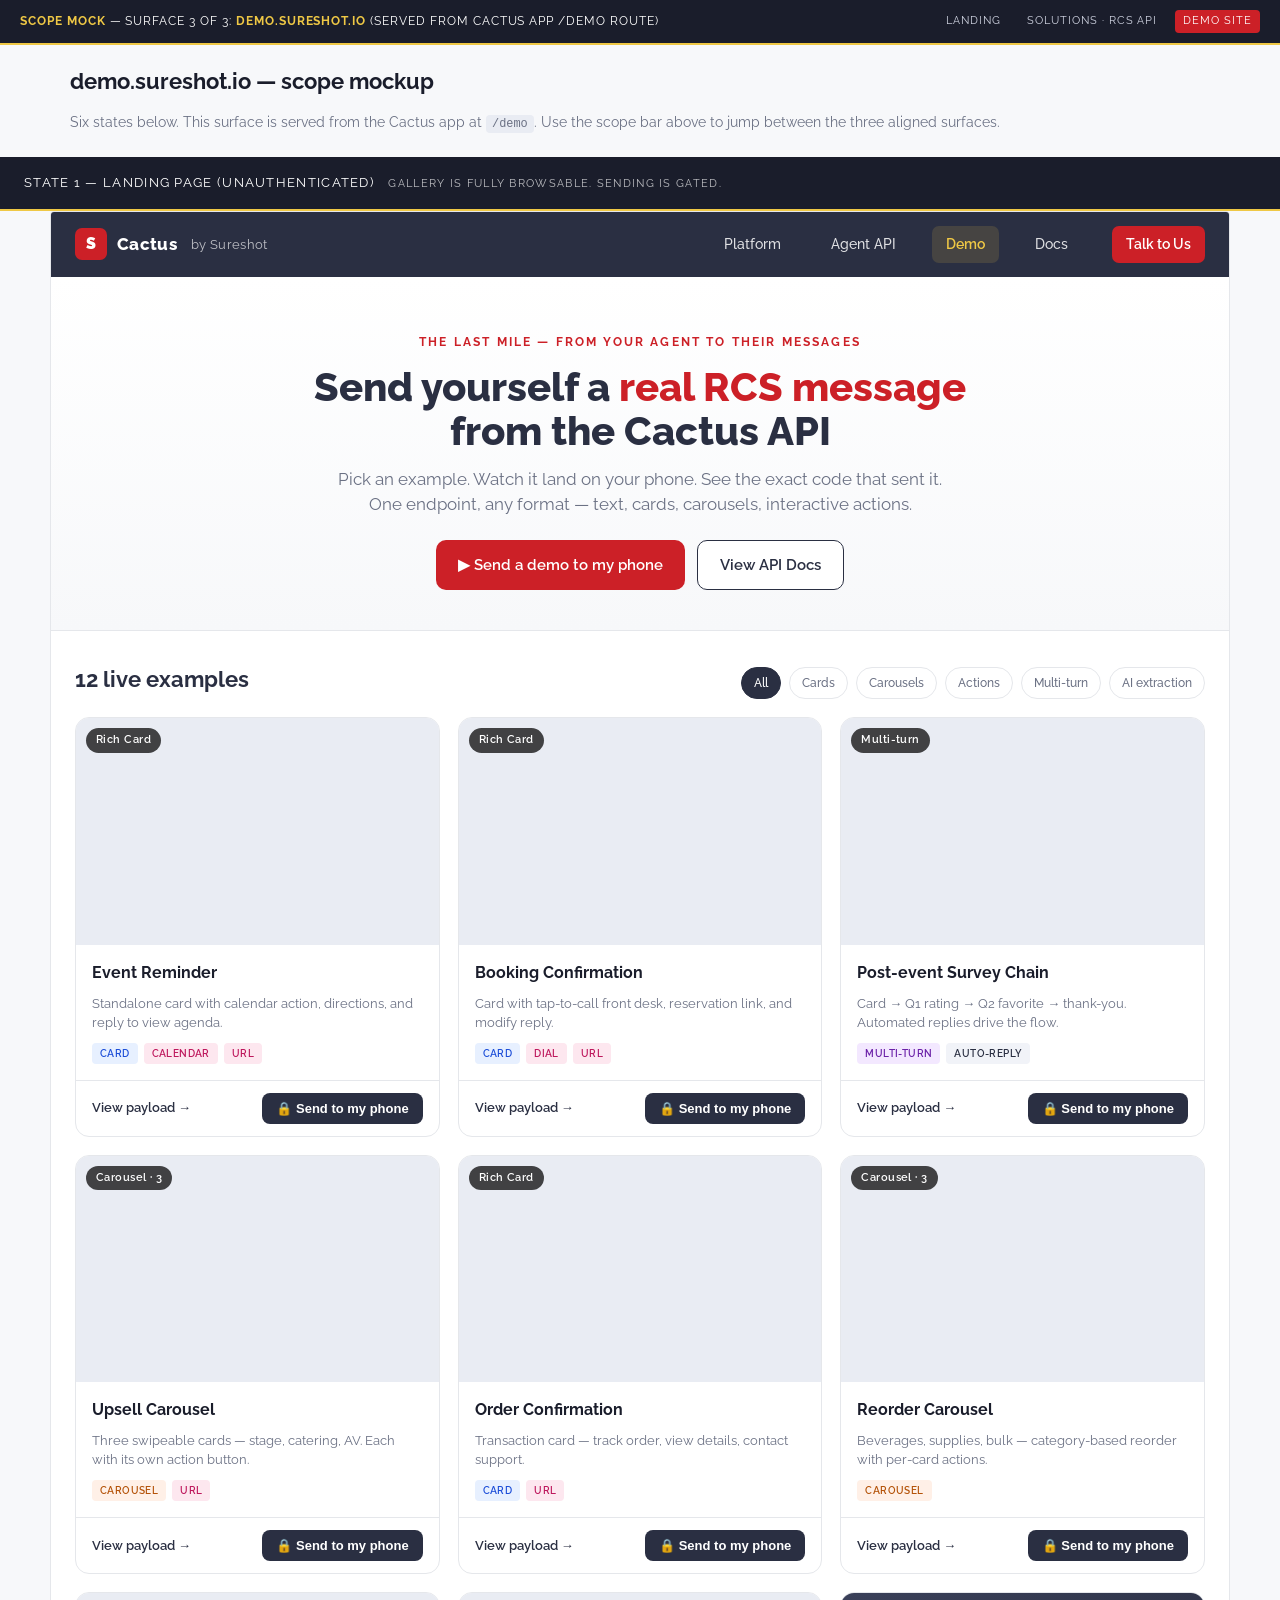
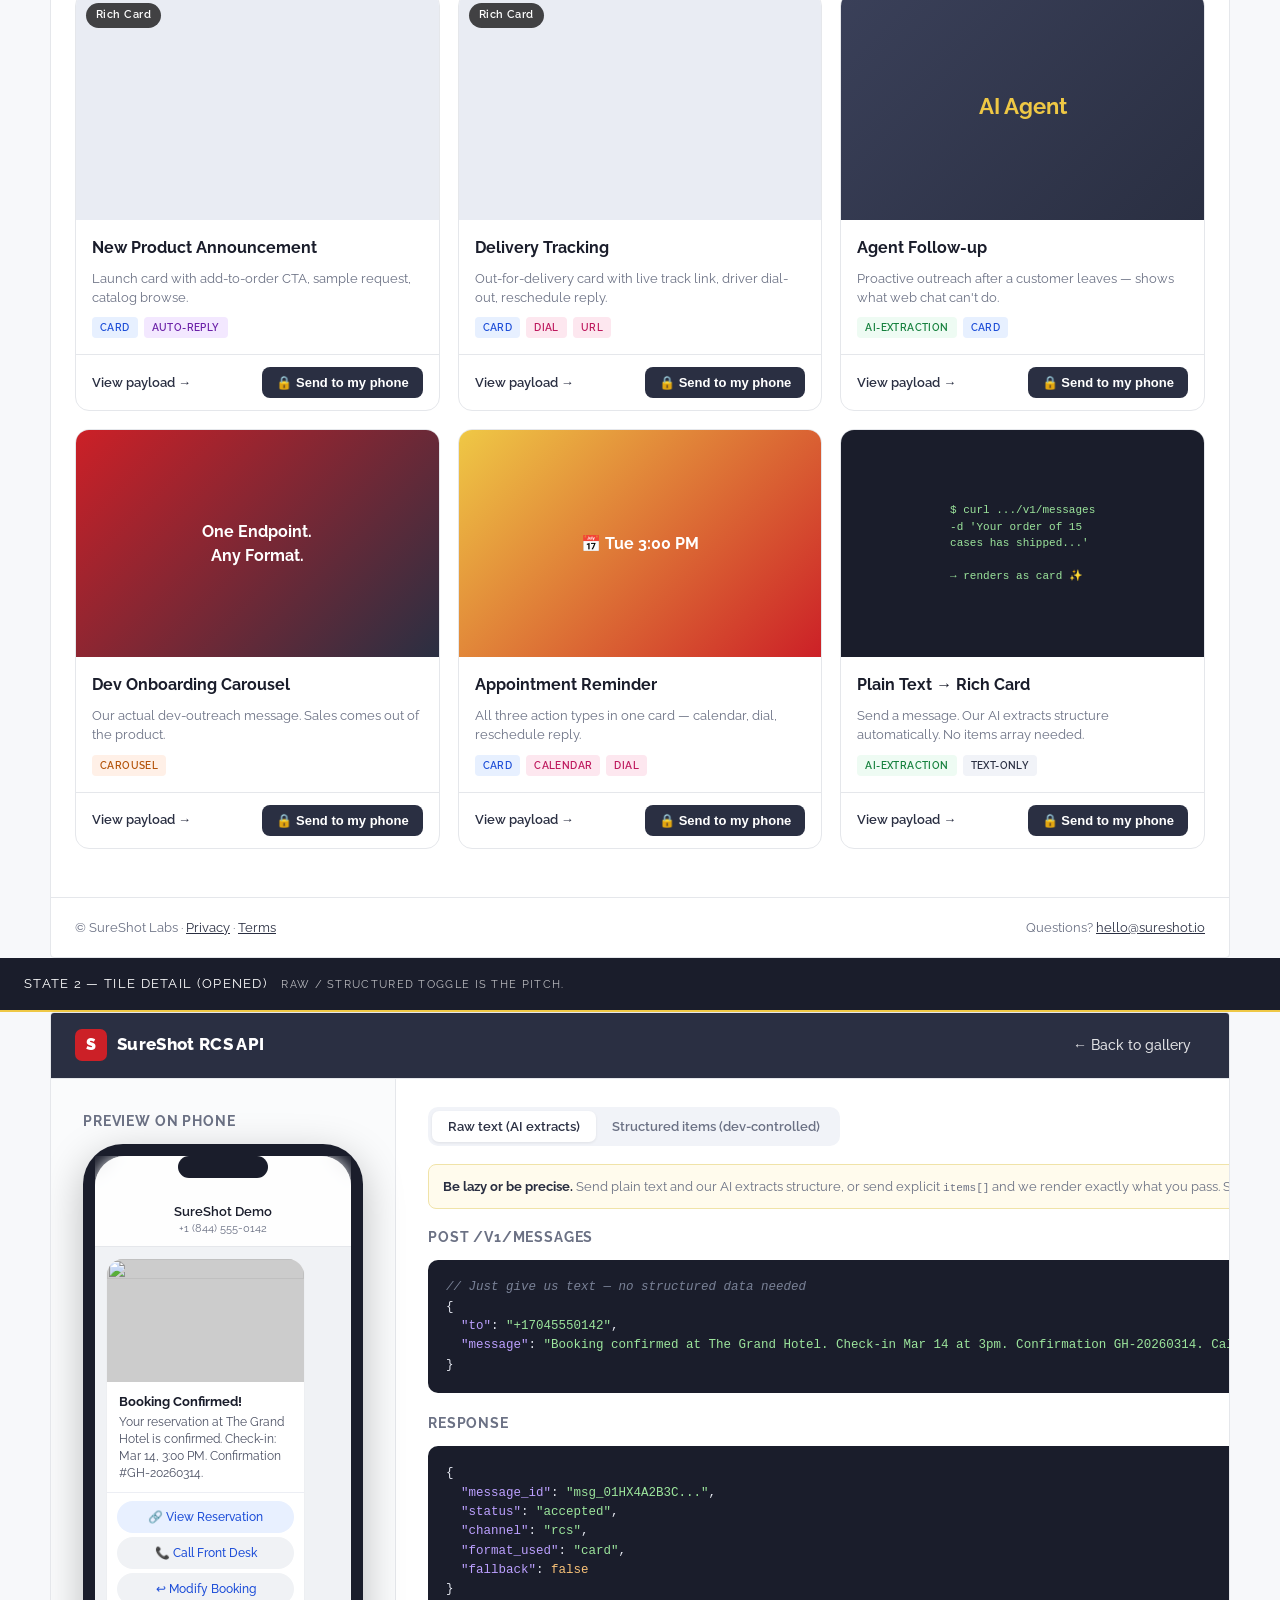
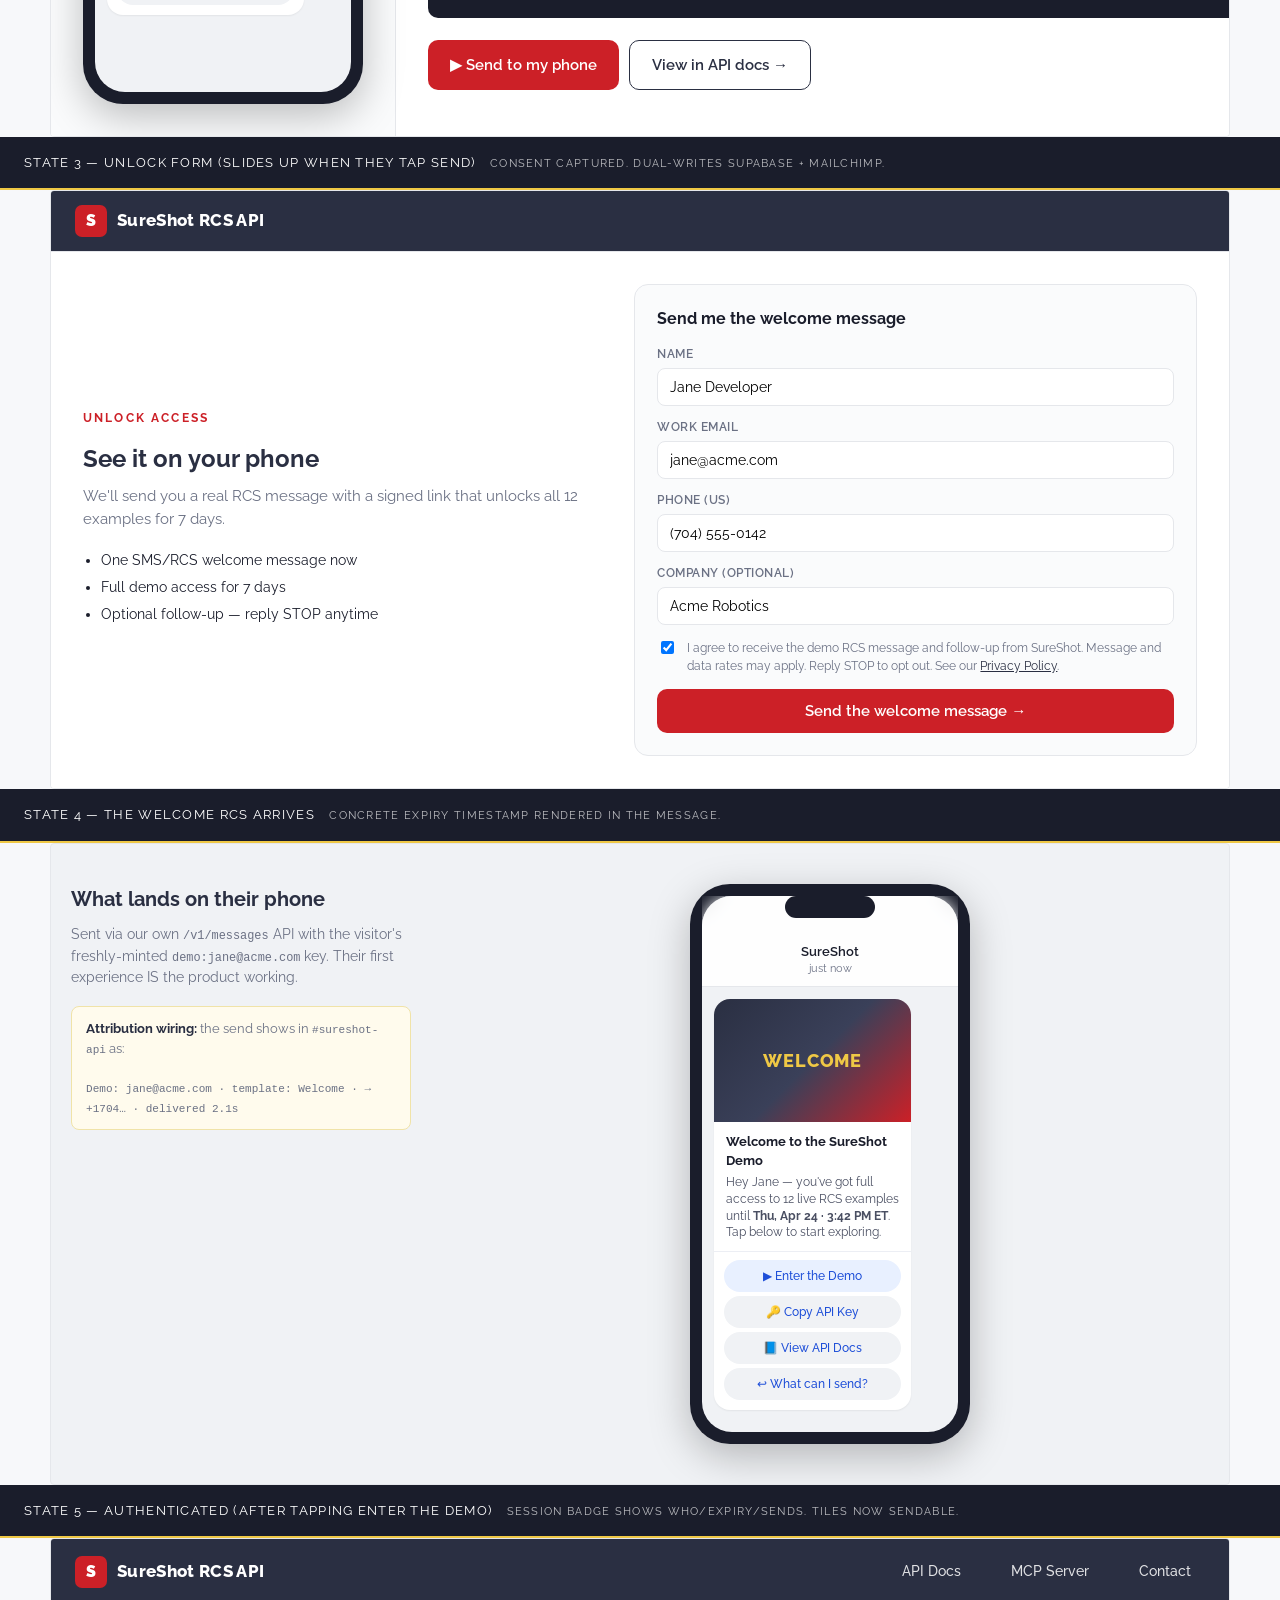
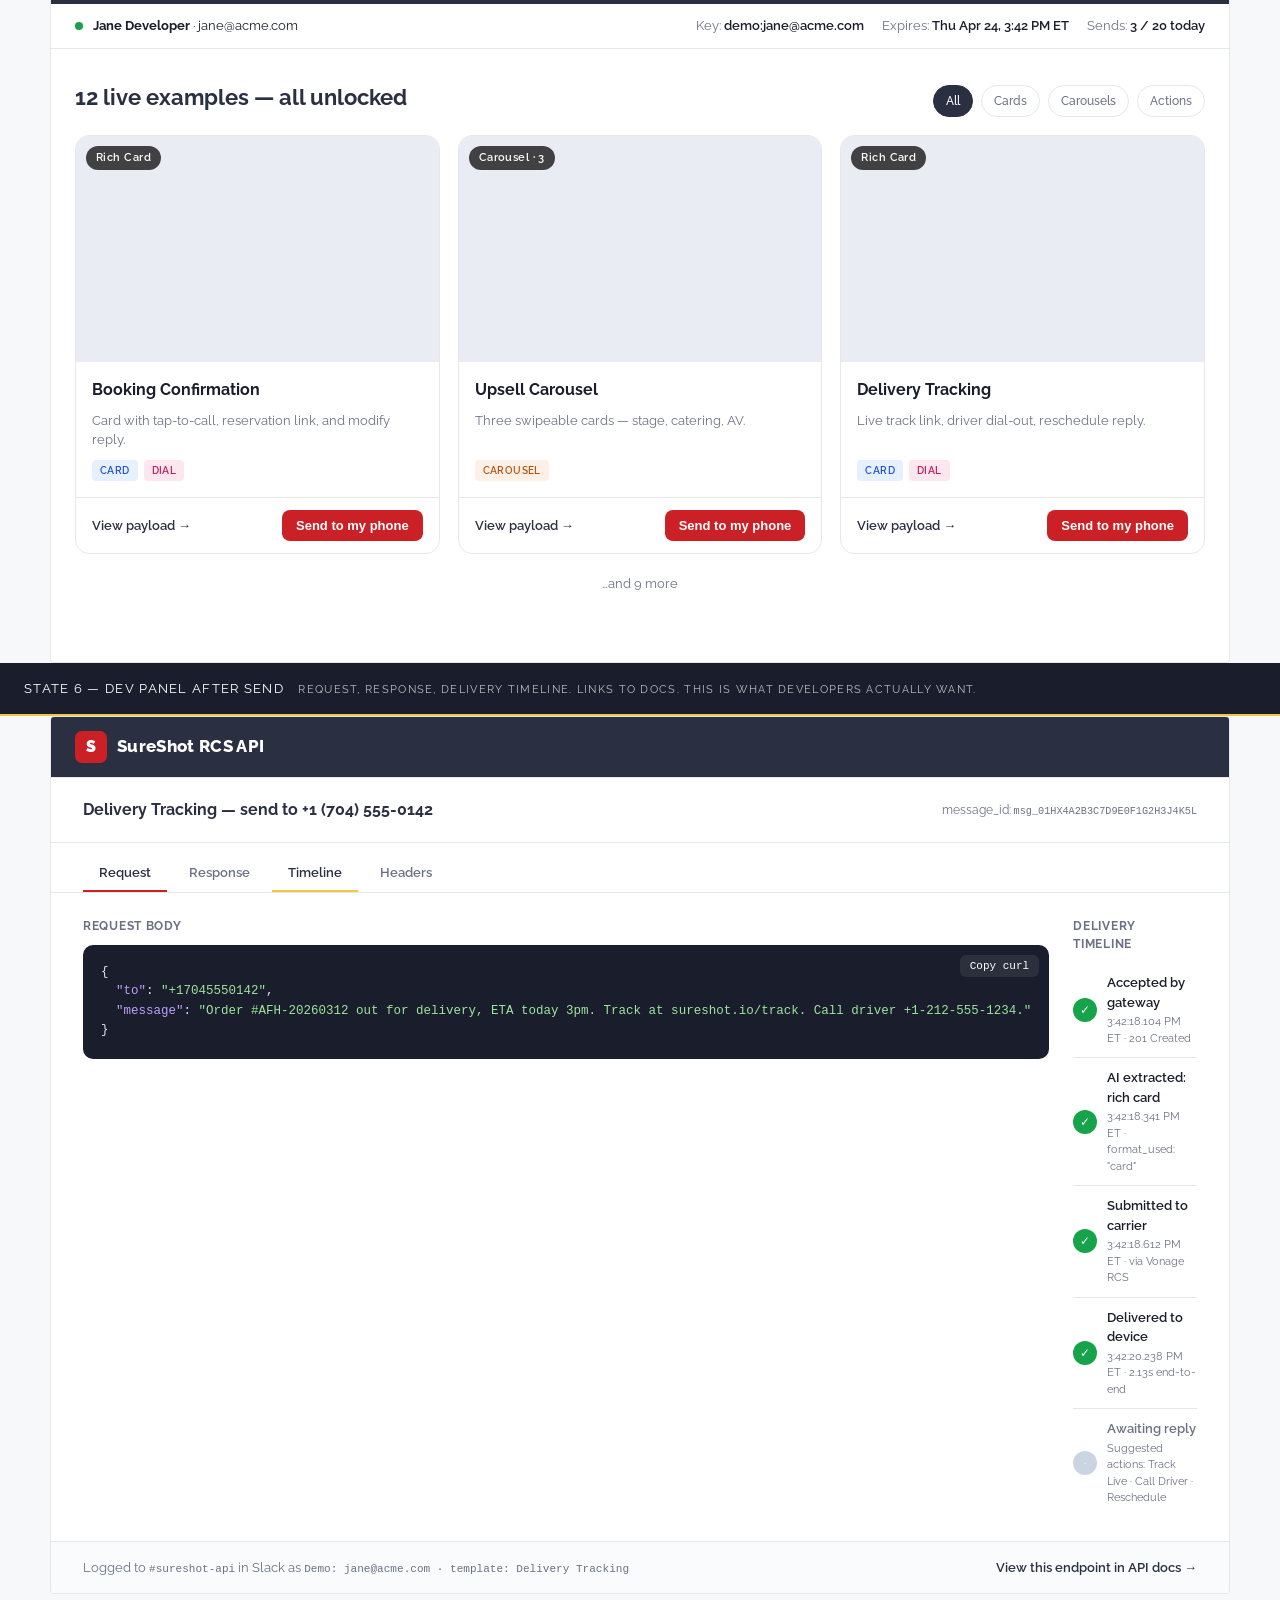
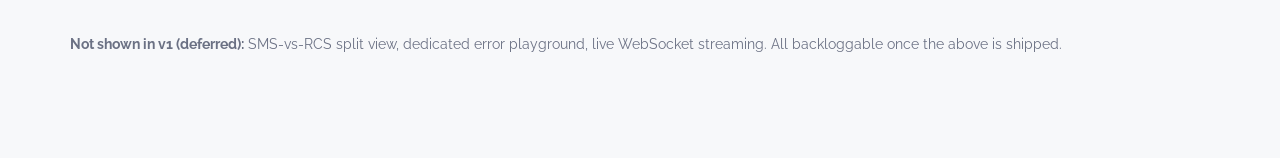
==== demo.html @ 16ed9045 "add landing + rcs-api mock surfaces, shared nav/styles" ====
<!doctype html>
<html lang="en">
<head>
<meta charset="utf-8">
<meta name="viewport" content="width=device-width,initial-scale=1">
<title>demo.sureshot.io — scope mockup</title>
<link href="https://fonts.googleapis.com/css2?family=Raleway:wght@300;400;500;600;700;800&display=swap" rel="stylesheet">
<link rel="stylesheet" href="./styles.css">
<style>
  :root {
    --navy: #2a2f42;
    --navy-2: #3a4059;
    --red: #cc2027;
    --gold: #efc845;
    --ink: #1a1d2b;
    --muted: #6b7184;
    --line: #e5e7eb;
    --bg: #f7f8fa;
    --card: #fff;
    --radius: 14px;
  }
  *, *::before, *::after { box-sizing: border-box; }
  body { margin:0; font-family:'Raleway',-apple-system,sans-serif; color:var(--ink); background:var(--bg); line-height:1.5; -webkit-font-smoothing:antialiased; }
  a { color: var(--navy); }
  code { font-family: 'SF Mono', Menlo, Consolas, monospace; font-size: 0.85em; }

  /* Scope frame */
  .scope-label {
    background: var(--ink); color: #fff; padding: 16px 24px;
    font-size: 13px; letter-spacing: 0.1em; text-transform: uppercase;
    position: sticky; top: 0; z-index: 100; border-bottom: 2px solid var(--gold);
  }
  .scope-label small { opacity: 0.7; margin-left: 10px; font-weight: 400; }

  /* Mocked product */
  .prod { max-width: 1180px; margin: 0 auto; background: var(--card); border: 1px solid var(--line); border-radius: 4px; overflow: hidden; }
  .prod + .prod { margin-top: 40px; }

  /* Nav */
  nav.topnav {
    background: var(--navy); color: #fff; padding: 14px 24px; display: flex; align-items: center; justify-content: space-between;
  }
  .brand { display:flex; align-items:center; gap:10px; font-weight:800; letter-spacing:0.02em; }
  .brand .mark { width:28px; height:28px; background:var(--red); border-radius:6px; display:grid; place-items:center; color:#fff; font-weight:900; }
  .topnav .links { display:flex; gap:22px; font-size: 14px; }
  .topnav .links a { color:#fff; text-decoration:none; opacity:0.85; }
  .topnav .links a:hover { opacity:1; }

  /* Hero */
  .hero { padding: 56px 32px 40px; text-align: center; background: linear-gradient(180deg,#fff 0,var(--bg) 100%); border-bottom: 1px solid var(--line); }
  .eyebrow { font-size: 12px; letter-spacing: 0.18em; text-transform: uppercase; color: var(--red); font-weight: 700; margin-bottom: 14px; }
  .hero h1 { font-size: 40px; line-height: 1.1; font-weight: 800; margin: 0 0 14px; color: var(--navy); }
  .hero h1 em { color: var(--red); font-style: normal; }
  .hero p { font-size: 17px; color: var(--muted); max-width: 640px; margin: 0 auto 22px; }
  .hero .cta-row { display: flex; gap: 12px; justify-content: center; flex-wrap: wrap; }
  .btn { display:inline-flex; align-items:center; gap:8px; padding: 13px 22px; border-radius: 10px; font-weight: 600; font-size: 15px; text-decoration: none; border: 0; cursor: pointer; font-family: inherit; }
  .btn-primary { background: var(--red); color: #fff; }
  .btn-primary:hover { background: #b81b21; }
  .btn-secondary { background: #fff; color: var(--navy); border: 1.5px solid var(--navy); }
  .btn-gold { background: var(--gold); color: var(--ink); }

  /* Session badge (authed state) */
  .session-bar { background: #fff; border-bottom: 1px solid var(--line); padding: 12px 24px; display: flex; align-items: center; justify-content: space-between; font-size: 13px; }
  .session-bar .who { display: flex; align-items: center; gap: 10px; }
  .session-bar .dot { width: 8px; height: 8px; background: #16a34a; border-radius: 50%; }
  .session-bar .meta { color: var(--muted); display: flex; gap: 18px; }
  .session-bar .meta b { color: var(--ink); font-weight: 600; }

  /* Gallery */
  .gallery-wrap { padding: 32px 24px 48px; }
  .gallery-head { display:flex; justify-content: space-between; align-items: baseline; margin-bottom: 18px; }
  .gallery-head h2 { margin:0; font-size: 22px; color: var(--navy); font-weight: 700; }
  .filters { display:flex; gap:8px; flex-wrap: wrap; }
  .chip { padding: 6px 12px; border: 1px solid var(--line); border-radius: 999px; font-size: 12px; font-weight: 500; color: var(--muted); background: #fff; cursor: pointer; }
  .chip.active { background: var(--navy); color: #fff; border-color: var(--navy); }
  .grid { display: grid; grid-template-columns: repeat(3, 1fr); gap: 18px; }
  @media (max-width: 900px) { .grid { grid-template-columns: repeat(2, 1fr); } }
  @media (max-width: 600px) { .grid { grid-template-columns: 1fr; } .hero h1 { font-size: 30px; } }

  .tile { background: #fff; border: 1px solid var(--line); border-radius: var(--radius); overflow: hidden; display: flex; flex-direction: column; transition: all 0.15s ease; }
  .tile:hover { border-color: var(--navy); transform: translateY(-2px); box-shadow: 0 8px 24px rgba(0,0,0,0.06); }
  .tile .thumb { aspect-ratio: 16/10; background: #e9ecf3 center/cover; position: relative; }
  .tile .thumb .badge { position: absolute; top: 10px; left: 10px; background: rgba(0,0,0,0.72); color: #fff; padding: 4px 10px; border-radius: 999px; font-size: 11px; font-weight: 600; letter-spacing: 0.04em; }
  .tile-body { padding: 16px; display: flex; flex-direction: column; gap: 10px; flex: 1; }
  .tile-body h3 { margin: 0; font-size: 16px; font-weight: 700; color: var(--ink); }
  .tile-body .caption { font-size: 13px; color: var(--muted); line-height: 1.45; }
  .tile-body .tags { display: flex; gap: 6px; flex-wrap: wrap; margin-top: auto; }
  .tag { font-size: 10px; padding: 3px 8px; background: #f1f3f8; color: var(--navy); border-radius: 4px; font-weight: 600; letter-spacing: 0.04em; text-transform: uppercase; }
  .tag.card { background: #e7f0ff; color: #1d4ed8; }
  .tag.carousel { background: #fff0e7; color: #b45309; }
  .tag.action { background: #fde7ef; color: #be185d; }
  .tag.ai { background: #eefbf3; color: #15803d; }
  .tag.multi { background: #f3e8ff; color: #6b21a8; }
  .tile-foot { padding: 12px 16px; border-top: 1px solid var(--line); display: flex; gap: 10px; justify-content: space-between; align-items: center; }
  .tile-foot .send { background: var(--red); color: #fff; padding: 8px 14px; border-radius: 8px; font-size: 13px; font-weight: 600; border: 0; cursor: pointer; }
  .tile-foot .view { font-size: 13px; color: var(--navy); text-decoration: none; font-weight: 600; }
  .tile.locked .tile-foot .send { background: var(--navy); }
  .tile.locked .tile-foot .send::before { content: '🔒 '; }

  /* Section header block (inside prod frames) */
  .section-divider { padding: 24px 32px; background: var(--navy); color: #fff; text-align: center; }
  .section-divider h2 { margin: 0; font-size: 18px; letter-spacing: 0.08em; text-transform: uppercase; font-weight: 700; }

  /* Tile detail: modal layout */
  .detail { display: grid; grid-template-columns: 1.1fr 1fr; gap: 0; background: #fff; border-top: 1px solid var(--line); }
  @media (max-width: 800px) { .detail { grid-template-columns: 1fr; } }
  .detail .preview-col { padding: 32px; border-right: 1px solid var(--line); background: #fafbfc; }
  .detail .code-col { padding: 28px 32px; }
  .toggle-row { display: flex; gap: 0; margin-bottom: 18px; background: #f1f3f8; padding: 4px; border-radius: 10px; width: fit-content; }
  .toggle-row button { background: transparent; border: 0; padding: 8px 16px; font-size: 13px; font-weight: 600; color: var(--muted); border-radius: 7px; cursor: pointer; font-family: inherit; }
  .toggle-row button.on { background: #fff; color: var(--navy); box-shadow: 0 1px 3px rgba(0,0,0,0.08); }
  .detail h3 { font-size: 14px; letter-spacing: 0.06em; text-transform: uppercase; color: var(--muted); margin: 0 0 12px; font-weight: 700; }
  .codeblock { background: var(--ink); color: #e3e6ef; border-radius: 10px; padding: 18px; font-family: 'SF Mono', monospace; font-size: 12.5px; line-height: 1.55; overflow-x: auto; white-space: pre; position: relative; }
  .codeblock .copy { position: absolute; top: 10px; right: 10px; background: rgba(255,255,255,0.08); color: #fff; border: 0; padding: 5px 10px; border-radius: 6px; font-size: 11px; cursor: pointer; font-family: inherit; }
  .codeblock .k { color: #bca0ff; }
  .codeblock .s { color: #9ce59c; }
  .codeblock .c { color: #7a8297; font-style: italic; }
  .codeblock .n { color: #f9c278; }
  .inline-note { font-size: 13px; color: var(--muted); margin: 10px 0 18px; background: #fffbed; border: 1px solid #f0e3a8; border-radius: 8px; padding: 12px 14px; }
  .inline-note b { color: var(--navy); }

  /* Phone mockup */
  .phone { width: 280px; height: 560px; margin: 0 auto; background: #1a1d2b; border-radius: 40px; padding: 12px; box-shadow: 0 12px 40px rgba(0,0,0,0.25); position: relative; }
  .phone .screen { width: 100%; height: 100%; background: #f0f2f5; border-radius: 30px; overflow: hidden; position: relative; }
  .phone .notch { position: absolute; top: 12px; left: 50%; transform: translateX(-50%); width: 90px; height: 22px; background: #1a1d2b; border-radius: 14px; z-index: 2; }
  .phone .msghead { padding: 46px 16px 8px; background: rgba(255,255,255,0.9); backdrop-filter: blur(8px); font-size: 13px; font-weight: 600; color: var(--ink); text-align: center; border-bottom: 1px solid #e5e7eb; }
  .phone .msghead small { display: block; font-weight: 400; color: var(--muted); font-size: 11px; }
  .conv { padding: 12px; display: flex; flex-direction: column; gap: 8px; }
  .bubble-in { max-width: 85%; background: #fff; border-radius: 16px; padding: 0; align-self: flex-start; overflow: hidden; box-shadow: 0 1px 2px rgba(0,0,0,0.06); }
  .bubble-in img { width: 100%; display: block; aspect-ratio: 16/10; object-fit: cover; background: #ccc; }
  .bubble-in .body { padding: 10px 12px; }
  .bubble-in .body .title { font-size: 13px; font-weight: 700; color: var(--ink); margin: 0 0 3px; }
  .bubble-in .body .desc { font-size: 12px; color: #4a4f62; line-height: 1.4; margin: 0; }
  .bubble-in .suggest { display: flex; flex-direction: column; gap: 4px; padding: 8px 10px 10px; border-top: 1px solid #eceef4; }
  .suggest-chip { font-size: 12px; padding: 7px 10px; background: #f0f2f5; border-radius: 16px; text-align: center; color: #1d4ed8; font-weight: 500; }
  .suggest-chip.primary { background: #e8f0ff; }
  .bubble-out { align-self: flex-end; background: #007aff; color: #fff; border-radius: 16px; padding: 8px 12px; font-size: 13px; max-width: 75%; }

  /* Unlock form */
  .unlock { padding: 32px; background: #fff; border-top: 1px solid var(--line); display: grid; grid-template-columns: 1fr 1.1fr; gap: 40px; align-items: center; }
  @media (max-width: 800px) { .unlock { grid-template-columns: 1fr; } }
  .unlock .copy h2 { margin: 0 0 8px; font-size: 24px; color: var(--navy); }
  .unlock .copy p { color: var(--muted); margin: 0 0 20px; font-size: 15px; }
  .unlock .copy ul { padding-left: 18px; font-size: 14px; color: var(--ink); margin: 0; }
  .unlock .copy li { margin: 6px 0; }
  .form { background: #fafbfc; border: 1px solid var(--line); border-radius: var(--radius); padding: 22px; }
  .form h3 { margin: 0 0 14px; font-size: 16px; color: var(--ink); }
  .field { margin-bottom: 12px; }
  .field label { display: block; font-size: 12px; font-weight: 600; color: var(--muted); margin-bottom: 5px; letter-spacing: 0.04em; text-transform: uppercase; }
  .field input { width: 100%; padding: 10px 12px; border: 1px solid var(--line); border-radius: 8px; font-size: 14px; font-family: inherit; }
  .consent { display: flex; gap: 10px; align-items: flex-start; font-size: 12px; color: var(--muted); margin: 14px 0; line-height: 1.5; }
  .consent input { margin-top: 2px; }
  .form .btn-primary { width: 100%; justify-content: center; }

  /* Dev panel */
  .devpanel-wrap { padding: 0; border-top: 1px solid var(--line); background: #fff; }
  .devpanel-head { padding: 20px 32px; border-bottom: 1px solid var(--line); display: flex; justify-content: space-between; align-items: center; }
  .devpanel-head h3 { margin: 0; font-size: 16px; color: var(--navy); }
  .devpanel-tabs { display: flex; gap: 6px; padding: 12px 32px 0; border-bottom: 1px solid var(--line); }
  .devpanel-tabs button { background: transparent; border: 0; padding: 10px 16px; font-size: 13px; font-weight: 600; color: var(--muted); border-bottom: 2px solid transparent; cursor: pointer; font-family: inherit; }
  .devpanel-tabs button.on { color: var(--navy); border-bottom-color: var(--red); }
  .devpanel-body { padding: 24px 32px; display: grid; grid-template-columns: 1fr 1fr; gap: 24px; }
  @media (max-width: 800px) { .devpanel-body { grid-template-columns: 1fr; } }
  .timeline { list-style: none; padding: 0; margin: 0; }
  .timeline li { display: flex; gap: 10px; padding: 10px 0; border-bottom: 1px solid var(--line); font-size: 13px; align-items: center; }
  .timeline li:last-child { border-bottom: 0; }
  .step-icon { width: 24px; height: 24px; border-radius: 50%; display: grid; place-items: center; font-size: 12px; color: #fff; flex-shrink: 0; }
  .step-icon.done { background: #16a34a; }
  .step-icon.pending { background: #cbd5e1; }
  .timeline .step-meta { flex: 1; }
  .timeline .step-meta b { font-weight: 600; color: var(--ink); }
  .timeline .step-meta small { color: var(--muted); display: block; font-size: 11px; margin-top: 2px; }

  /* Footer */
  footer.prod-footer { padding: 20px 24px; border-top: 1px solid var(--line); color: var(--muted); font-size: 13px; display: flex; justify-content: space-between; flex-wrap: wrap; gap: 12px; }

  /* Notes at top */
  .doc-head { max-width: 1180px; margin: 20px auto 24px; padding: 0 20px; font-size: 14px; color: var(--muted); }
  .doc-head h1 { color: var(--ink); font-size: 22px; margin: 0 0 6px; }
  .doc-head code { background: #e9ecf3; padding: 2px 6px; border-radius: 4px; }
  body { padding-bottom: 60px; }
</style>
</head>
<body>

<div style="background:#1a1d2b;color:#fff;padding:10px 20px;font-size:12px;letter-spacing:0.08em;text-transform:uppercase;border-bottom:2px solid #efc845;display:flex;justify-content:space-between;align-items:center;flex-wrap:wrap;gap:8px;">
  <span><b style="color:#efc845">SCOPE MOCK</b> — Surface 3 of 3: <b style="color:#efc845">demo.sureshot.io</b> (served from Cactus app /demo route)</span>
  <div style="display:flex;gap:10px;font-size:11px;">
    <a href="./index.html" style="color:#cfd3e1;text-decoration:none;padding:3px 8px;border-radius:4px;">Landing</a>
    <a href="./rcs-api.html" style="color:#cfd3e1;text-decoration:none;padding:3px 8px;border-radius:4px;">Solutions · RCS API</a>
    <a href="./demo.html" style="color:#fff;text-decoration:none;padding:3px 8px;border-radius:4px;background:#cc2027;">Demo Site</a>
  </div>
</div>

<div class="doc-head">
  <h1>demo.sureshot.io — scope mockup</h1>
  <p>Six states below. This surface is served from the Cactus app at <code>/demo</code>. Use the scope bar above to jump between the three aligned surfaces.</p>
</div>

<!-- ================= STATE 1: LANDING (unauthed) ================= -->
<div class="scope-label">State 1 — Landing page (unauthenticated) <small>Gallery is fully browsable. Sending is gated.</small></div>
<div class="prod">
  <nav class="topnav">
    <a href="./index.html" class="brand"><span class="mark">S</span> Cactus <small>by Sureshot</small></a>
    <div class="links">
      <a href="./index.html">Platform</a>
      <a href="./rcs-api.html">Agent API</a>
      <a href="./demo.html" class="active">Demo</a>
      <a href="#">Docs</a>
      <a href="#" class="cta-nav">Talk to Us</a>
    </div>
  </nav>

  <section class="hero">
    <div class="eyebrow">The last mile — from your agent to their messages</div>
    <h1>Send yourself a <em>real RCS message</em><br>from the Cactus API</h1>
    <p>Pick an example. Watch it land on your phone. See the exact code that sent it. One endpoint, any format — text, cards, carousels, interactive actions.</p>
    <div class="cta-row">
      <a class="btn btn-primary" href="#">▶ Send a demo to my phone</a>
      <a class="btn btn-secondary" href="#">View API Docs</a>
    </div>
  </section>

  <div class="gallery-wrap">
    <div class="gallery-head">
      <h2>12 live examples</h2>
      <div class="filters">
        <span class="chip active">All</span>
        <span class="chip">Cards</span>
        <span class="chip">Carousels</span>
        <span class="chip">Actions</span>
        <span class="chip">Multi-turn</span>
        <span class="chip">AI extraction</span>
      </div>
    </div>

    <div class="grid">
      <!-- 1 Event Reminder -->
      <div class="tile locked">
        <div class="thumb" style="background-image:url('https://sureshot-assets.nyc3.cdn.digitaloceanspaces.com/rcs/events/event-venue-v3.jpg')"><span class="badge">Rich Card</span></div>
        <div class="tile-body">
          <h3>Event Reminder</h3>
          <div class="caption">Standalone card with calendar action, directions, and reply to view agenda.</div>
          <div class="tags"><span class="tag card">card</span><span class="tag action">calendar</span><span class="tag action">url</span></div>
        </div>
        <div class="tile-foot"><a class="view" href="#">View payload →</a><button class="send">Send to my phone</button></div>
      </div>
      <!-- 2 Booking -->
      <div class="tile locked">
        <div class="thumb" style="background-image:url('https://sureshot-assets.nyc3.cdn.digitaloceanspaces.com/rcs/events/booking-venue-v3.jpg')"><span class="badge">Rich Card</span></div>
        <div class="tile-body">
          <h3>Booking Confirmation</h3>
          <div class="caption">Card with tap-to-call front desk, reservation link, and modify reply.</div>
          <div class="tags"><span class="tag card">card</span><span class="tag action">dial</span><span class="tag action">url</span></div>
        </div>
        <div class="tile-foot"><a class="view" href="#">View payload →</a><button class="send">Send to my phone</button></div>
      </div>
      <!-- 3 Multi-turn survey -->
      <div class="tile locked">
        <div class="thumb" style="background-image:url('https://sureshot-assets.nyc3.cdn.digitaloceanspaces.com/rcs/events/audience-v3.jpg')"><span class="badge">Multi-turn</span></div>
        <div class="tile-body">
          <h3>Post-event Survey Chain</h3>
          <div class="caption">Card → Q1 rating → Q2 favorite → thank-you. Automated replies drive the flow.</div>
          <div class="tags"><span class="tag multi">multi-turn</span><span class="tag">auto-reply</span></div>
        </div>
        <div class="tile-foot"><a class="view" href="#">View payload →</a><button class="send">Send to my phone</button></div>
      </div>
      <!-- 4 Upsell -->
      <div class="tile locked">
        <div class="thumb" style="background-image:url('https://sureshot-assets.nyc3.cdn.digitaloceanspaces.com/rcs/events/stage-production-v3.jpg')"><span class="badge">Carousel · 3</span></div>
        <div class="tile-body">
          <h3>Upsell Carousel</h3>
          <div class="caption">Three swipeable cards — stage, catering, AV. Each with its own action button.</div>
          <div class="tags"><span class="tag carousel">carousel</span><span class="tag action">url</span></div>
        </div>
        <div class="tile-foot"><a class="view" href="#">View payload →</a><button class="send">Send to my phone</button></div>
      </div>
      <!-- 5 Order confirm -->
      <div class="tile locked">
        <div class="thumb" style="background-image:url('https://sureshot-assets.nyc3.cdn.digitaloceanspaces.com/rcs/ecommerce/order-confirm-v3.jpg')"><span class="badge">Rich Card</span></div>
        <div class="tile-body">
          <h3>Order Confirmation</h3>
          <div class="caption">Transaction card — track order, view details, contact support.</div>
          <div class="tags"><span class="tag card">card</span><span class="tag action">url</span></div>
        </div>
        <div class="tile-foot"><a class="view" href="#">View payload →</a><button class="send">Send to my phone</button></div>
      </div>
      <!-- 6 Reorder -->
      <div class="tile locked">
        <div class="thumb" style="background-image:url('https://sureshot-assets.nyc3.cdn.digitaloceanspaces.com/rcs/ecommerce/generic-warehouse-v3.jpg')"><span class="badge">Carousel · 3</span></div>
        <div class="tile-body">
          <h3>Reorder Carousel</h3>
          <div class="caption">Beverages, supplies, bulk — category-based reorder with per-card actions.</div>
          <div class="tags"><span class="tag carousel">carousel</span></div>
        </div>
        <div class="tile-foot"><a class="view" href="#">View payload →</a><button class="send">Send to my phone</button></div>
      </div>
      <!-- 7 New product -->
      <div class="tile locked">
        <div class="thumb" style="background-image:url('https://sureshot-assets.nyc3.cdn.digitaloceanspaces.com/rcs/ecommerce/new-product-v3.jpg')"><span class="badge">Rich Card</span></div>
        <div class="tile-body">
          <h3>New Product Announcement</h3>
          <div class="caption">Launch card with add-to-order CTA, sample request, catalog browse.</div>
          <div class="tags"><span class="tag card">card</span><span class="tag multi">auto-reply</span></div>
        </div>
        <div class="tile-foot"><a class="view" href="#">View payload →</a><button class="send">Send to my phone</button></div>
      </div>
      <!-- 8 Delivery -->
      <div class="tile locked">
        <div class="thumb" style="background-image:url('https://sureshot-assets.nyc3.cdn.digitaloceanspaces.com/rcs/ecommerce/delivery-v3.jpg')"><span class="badge">Rich Card</span></div>
        <div class="tile-body">
          <h3>Delivery Tracking</h3>
          <div class="caption">Out-for-delivery card with live track link, driver dial-out, reschedule reply.</div>
          <div class="tags"><span class="tag card">card</span><span class="tag action">dial</span><span class="tag action">url</span></div>
        </div>
        <div class="tile-foot"><a class="view" href="#">View payload →</a><button class="send">Send to my phone</button></div>
      </div>
      <!-- 9 Agent follow-up -->
      <div class="tile locked">
        <div class="thumb" style="background:linear-gradient(135deg,#3a4059,#2a2f42);display:flex;align-items:center;justify-content:center;color:#efc845;font-weight:700;font-size:22px;">AI Agent</div>
        <div class="tile-body">
          <h3>Agent Follow-up</h3>
          <div class="caption">Proactive outreach after a customer leaves — shows what web chat can't do.</div>
          <div class="tags"><span class="tag ai">ai-extraction</span><span class="tag card">card</span></div>
        </div>
        <div class="tile-foot"><a class="view" href="#">View payload →</a><button class="send">Send to my phone</button></div>
      </div>
      <!-- 10 Dev onboarding -->
      <div class="tile locked">
        <div class="thumb" style="background:linear-gradient(135deg,#cc2027,#2a2f42);display:flex;align-items:center;justify-content:center;color:#fff;font-weight:700;font-size:16px;text-align:center;padding:0 20px;">One Endpoint.<br>Any Format.</div>
        <div class="tile-body">
          <h3>Dev Onboarding Carousel</h3>
          <div class="caption">Our actual dev-outreach message. Sales comes out of the product.</div>
          <div class="tags"><span class="tag carousel">carousel</span></div>
        </div>
        <div class="tile-foot"><a class="view" href="#">View payload →</a><button class="send">Send to my phone</button></div>
      </div>
      <!-- 11 Appointment -->
      <div class="tile locked">
        <div class="thumb" style="background:linear-gradient(135deg,#efc845,#cc2027);display:flex;align-items:center;justify-content:center;color:#fff;font-weight:700;font-size:16px;">📅 Tue 3:00 PM</div>
        <div class="tile-body">
          <h3>Appointment Reminder</h3>
          <div class="caption">All three action types in one card — calendar, dial, reschedule reply.</div>
          <div class="tags"><span class="tag card">card</span><span class="tag action">calendar</span><span class="tag action">dial</span></div>
        </div>
        <div class="tile-foot"><a class="view" href="#">View payload →</a><button class="send">Send to my phone</button></div>
      </div>
      <!-- 12 Raw text -->
      <div class="tile locked">
        <div class="thumb" style="background:#1a1d2b;display:flex;align-items:center;justify-content:center;color:#9ce59c;font-family:'SF Mono',monospace;font-size:11px;padding:20px;text-align:left;">$ curl .../v1/messages<br>  -d 'Your order of 15<br>  cases has shipped...'<br><br>→ renders as card ✨</div>
        <div class="tile-body">
          <h3>Plain Text → Rich Card</h3>
          <div class="caption">Send a message. Our AI extracts structure automatically. No items array needed.</div>
          <div class="tags"><span class="tag ai">ai-extraction</span><span class="tag">text-only</span></div>
        </div>
        <div class="tile-foot"><a class="view" href="#">View payload →</a><button class="send">Send to my phone</button></div>
      </div>
    </div>
  </div>

  <footer class="prod-footer">
    <span>© SureShot Labs · <a href="#">Privacy</a> · <a href="#">Terms</a></span>
    <span>Questions? <a href="mailto:hello@sureshot.io">hello@sureshot.io</a></span>
  </footer>
</div>

<!-- ================= STATE 2: TILE DETAIL ================= -->
<div class="scope-label">State 2 — Tile detail (opened) <small>Raw / Structured toggle is the pitch.</small></div>
<div class="prod">
  <nav class="topnav"><div class="brand"><span class="mark">S</span> SureShot RCS API</div><div class="links"><a href="#">← Back to gallery</a></div></nav>

  <div class="detail">
    <div class="preview-col">
      <h3>Preview on phone</h3>
      <div class="phone">
        <div class="notch"></div>
        <div class="screen">
          <div class="msghead">SureShot Demo<small>+1 (844) 555-0142</small></div>
          <div class="conv">
            <div class="bubble-in">
              <img src="https://sureshot-assets.nyc3.cdn.digitaloceanspaces.com/rcs/events/booking-venue-v3.jpg" alt="">
              <div class="body">
                <div class="title">Booking Confirmed!</div>
                <p class="desc">Your reservation at The Grand Hotel is confirmed. Check-in: Mar 14, 3:00 PM. Confirmation #GH-20260314.</p>
              </div>
              <div class="suggest">
                <div class="suggest-chip primary">🔗 View Reservation</div>
                <div class="suggest-chip">📞 Call Front Desk</div>
                <div class="suggest-chip">↩ Modify Booking</div>
              </div>
            </div>
          </div>
        </div>
      </div>
    </div>
    <div class="code-col">
      <div class="toggle-row">
        <button class="on">Raw text (AI extracts)</button>
        <button>Structured items (dev-controlled)</button>
      </div>
      <div class="inline-note"><b>Be lazy or be precise.</b> Send plain text and our AI extracts structure, or send explicit <code>items[]</code> and we render exactly what you pass. Same API, two paths.</div>
      <h3>POST /v1/messages</h3>
      <div class="codeblock"><button class="copy">Copy</button><span class="c">// Just give us text — no structured data needed</span>
{
  <span class="k">"to"</span>: <span class="s">"+17045550142"</span>,
  <span class="k">"message"</span>: <span class="s">"Booking confirmed at The Grand Hotel. Check-in Mar 14 at 3pm. Confirmation GH-20260314. Call front desk at +1-212-555-1234 to modify."</span>
}</div>

      <h3 style="margin-top:20px">Response</h3>
      <div class="codeblock">{
  <span class="k">"message_id"</span>: <span class="s">"msg_01HX4A2B3C..."</span>,
  <span class="k">"status"</span>: <span class="s">"accepted"</span>,
  <span class="k">"channel"</span>: <span class="s">"rcs"</span>,
  <span class="k">"format_used"</span>: <span class="s">"card"</span>,
  <span class="k">"fallback"</span>: <span class="n">false</span>
}</div>

      <div style="margin-top:22px;display:flex;gap:10px;flex-wrap:wrap">
        <a class="btn btn-primary" href="#">▶ Send to my phone</a>
        <a class="btn btn-secondary" href="#">View in API docs →</a>
      </div>
    </div>
  </div>
</div>

<!-- ================= STATE 3: UNLOCK FORM ================= -->
<div class="scope-label">State 3 — Unlock form (slides up when they tap Send) <small>Consent captured. Dual-writes Supabase + Mailchimp.</small></div>
<div class="prod">
  <nav class="topnav"><div class="brand"><span class="mark">S</span> SureShot RCS API</div></nav>

  <div class="unlock">
    <div class="copy">
      <div class="eyebrow">Unlock access</div>
      <h2>See it on your phone</h2>
      <p>We'll send you a real RCS message with a signed link that unlocks all 12 examples for 7 days.</p>
      <ul>
        <li>One SMS/RCS welcome message now</li>
        <li>Full demo access for 7 days</li>
        <li>Optional follow-up — reply STOP anytime</li>
      </ul>
    </div>
    <form class="form">
      <h3>Send me the welcome message</h3>
      <div class="field"><label>Name</label><input type="text" value="Jane Developer"></div>
      <div class="field"><label>Work email</label><input type="email" value="jane@acme.com"></div>
      <div class="field"><label>Phone (US)</label><input type="tel" value="(704) 555-0142"></div>
      <div class="field"><label>Company (optional)</label><input type="text" value="Acme Robotics"></div>
      <label class="consent">
        <input type="checkbox" checked>
        <span>I agree to receive the demo RCS message and follow-up from SureShot. Message and data rates may apply. Reply STOP to opt out. See our <a href="#">Privacy Policy</a>.</span>
      </label>
      <button type="button" class="btn btn-primary">Send the welcome message →</button>
    </form>
  </div>
</div>

<!-- ================= STATE 4: RCS WELCOME CARD ON PHONE ================= -->
<div class="scope-label">State 4 — The welcome RCS arrives <small>Concrete expiry timestamp rendered in the message.</small></div>
<div class="prod" style="padding: 40px 20px; background: #f0f2f5; display: flex; gap: 40px; justify-content: center; align-items: flex-start; flex-wrap: wrap;">
  <div style="max-width: 340px;">
    <h2 style="color:var(--navy);font-size:20px;margin:0 0 10px;">What lands on their phone</h2>
    <p style="color:var(--muted);font-size:14px;margin:0 0 18px;">Sent via our own <code>/v1/messages</code> API with the visitor's freshly-minted <code>demo:jane@acme.com</code> key. Their first experience IS the product working.</p>
    <div class="inline-note" style="margin:0"><b>Attribution wiring:</b> the send shows in <code>#sureshot-api</code> as:<br><br><code>Demo: jane@acme.com · template: Welcome · → +1704… · delivered 2.1s</code></div>
  </div>
  <div class="phone">
    <div class="notch"></div>
    <div class="screen">
      <div class="msghead">SureShot<small>just now</small></div>
      <div class="conv">
        <div class="bubble-in">
          <div style="background:linear-gradient(135deg,#2a2f42 0%,#3a4059 50%,#cc2027 100%);aspect-ratio:16/10;display:flex;align-items:center;justify-content:center;color:#efc845;font-weight:800;font-size:18px;letter-spacing:0.05em;">WELCOME</div>
          <div class="body">
            <div class="title">Welcome to the SureShot Demo</div>
            <p class="desc">Hey Jane — you've got full access to 12 live RCS examples until <b>Thu, Apr 24 · 3:42 PM ET</b>. Tap below to start exploring.</p>
          </div>
          <div class="suggest">
            <div class="suggest-chip primary">▶ Enter the Demo</div>
            <div class="suggest-chip">🔑 Copy API Key</div>
            <div class="suggest-chip">📘 View API Docs</div>
            <div class="suggest-chip">↩ What can I send?</div>
          </div>
        </div>
      </div>
    </div>
  </div>
</div>

<!-- ================= STATE 5: AUTHED GALLERY ================= -->
<div class="scope-label">State 5 — Authenticated (after tapping Enter the Demo) <small>Session badge shows who/expiry/sends. Tiles now sendable.</small></div>
<div class="prod">
  <nav class="topnav">
    <div class="brand"><span class="mark">S</span> SureShot RCS API</div>
    <div class="links"><a href="#">API Docs</a><a href="#">MCP Server</a><a href="#">Contact</a></div>
  </nav>
  <div class="session-bar">
    <div class="who"><span class="dot"></span><span><b>Jane Developer</b> · jane@acme.com</span></div>
    <div class="meta">
      <span>Key: <b>demo:jane@acme.com</b></span>
      <span>Expires: <b>Thu Apr 24, 3:42 PM ET</b></span>
      <span>Sends: <b>3 / 20 today</b></span>
    </div>
  </div>
  <div class="gallery-wrap">
    <div class="gallery-head"><h2>12 live examples — all unlocked</h2><div class="filters"><span class="chip active">All</span><span class="chip">Cards</span><span class="chip">Carousels</span><span class="chip">Actions</span></div></div>
    <div class="grid">
      <div class="tile">
        <div class="thumb" style="background-image:url('https://sureshot-assets.nyc3.cdn.digitaloceanspaces.com/rcs/events/booking-venue-v3.jpg')"><span class="badge">Rich Card</span></div>
        <div class="tile-body"><h3>Booking Confirmation</h3><div class="caption">Card with tap-to-call, reservation link, and modify reply.</div><div class="tags"><span class="tag card">card</span><span class="tag action">dial</span></div></div>
        <div class="tile-foot"><a class="view" href="#">View payload →</a><button class="send">Send to my phone</button></div>
      </div>
      <div class="tile">
        <div class="thumb" style="background-image:url('https://sureshot-assets.nyc3.cdn.digitaloceanspaces.com/rcs/events/stage-production-v3.jpg')"><span class="badge">Carousel · 3</span></div>
        <div class="tile-body"><h3>Upsell Carousel</h3><div class="caption">Three swipeable cards — stage, catering, AV.</div><div class="tags"><span class="tag carousel">carousel</span></div></div>
        <div class="tile-foot"><a class="view" href="#">View payload →</a><button class="send">Send to my phone</button></div>
      </div>
      <div class="tile">
        <div class="thumb" style="background-image:url('https://sureshot-assets.nyc3.cdn.digitaloceanspaces.com/rcs/ecommerce/delivery-v3.jpg')"><span class="badge">Rich Card</span></div>
        <div class="tile-body"><h3>Delivery Tracking</h3><div class="caption">Live track link, driver dial-out, reschedule reply.</div><div class="tags"><span class="tag card">card</span><span class="tag action">dial</span></div></div>
        <div class="tile-foot"><a class="view" href="#">View payload →</a><button class="send">Send to my phone</button></div>
      </div>
    </div>
    <div style="text-align:center;padding:20px;color:var(--muted);font-size:13px;">…and 9 more</div>
  </div>
</div>

<!-- ================= STATE 6: DEV PANEL AFTER SEND ================= -->
<div class="scope-label">State 6 — Dev panel after send <small>Request, response, delivery timeline. Links to docs. This is what developers actually want.</small></div>
<div class="prod">
  <nav class="topnav"><div class="brand"><span class="mark">S</span> SureShot RCS API</div></nav>

  <div class="devpanel-wrap">
    <div class="devpanel-head">
      <h3>Delivery Tracking — send to +1 (704) 555-0142</h3>
      <span style="font-size:12px;color:var(--muted)">message_id: <code>msg_01HX4A2B3C7D9E0F1G2H3J4K5L</code></span>
    </div>
    <div class="devpanel-tabs">
      <button class="on">Request</button>
      <button>Response</button>
      <button class="on" style="border-bottom-color:var(--gold)">Timeline</button>
      <button>Headers</button>
    </div>
    <div class="devpanel-body">
      <div>
        <h3 style="font-size:12px;color:var(--muted);text-transform:uppercase;letter-spacing:0.06em;margin:0 0 10px">Request body</h3>
        <div class="codeblock"><button class="copy">Copy curl</button>{
  <span class="k">"to"</span>: <span class="s">"+17045550142"</span>,
  <span class="k">"message"</span>: <span class="s">"Order #AFH-20260312 out for delivery, ETA today 3pm. Track at sureshot.io/track. Call driver +1-212-555-1234."</span>
}</div>
      </div>
      <div>
        <h3 style="font-size:12px;color:var(--muted);text-transform:uppercase;letter-spacing:0.06em;margin:0 0 10px">Delivery timeline</h3>
        <ul class="timeline">
          <li><span class="step-icon done">✓</span><div class="step-meta"><b>Accepted by gateway</b><small>3:42:18.104 PM ET · 201 Created</small></div></li>
          <li><span class="step-icon done">✓</span><div class="step-meta"><b>AI extracted: rich card</b><small>3:42:18.341 PM ET · format_used: "card"</small></div></li>
          <li><span class="step-icon done">✓</span><div class="step-meta"><b>Submitted to carrier</b><small>3:42:18.612 PM ET · via Vonage RCS</small></div></li>
          <li><span class="step-icon done">✓</span><div class="step-meta"><b>Delivered to device</b><small>3:42:20.238 PM ET · 2.13s end-to-end</small></div></li>
          <li><span class="step-icon pending">·</span><div class="step-meta"><b style="color:var(--muted)">Awaiting reply</b><small>Suggested actions: Track Live · Call Driver · Reschedule</small></div></li>
        </ul>
      </div>
    </div>
    <div style="padding:16px 32px;border-top:1px solid var(--line);background:#fafbfc;display:flex;justify-content:space-between;align-items:center;font-size:13px;">
      <span style="color:var(--muted)">Logged to <code>#sureshot-api</code> in Slack as <code>Demo: jane@acme.com · template: Delivery Tracking</code></span>
      <a href="#" style="color:var(--navy);font-weight:600;text-decoration:none">View this endpoint in API docs →</a>
    </div>
  </div>
</div>

<div class="doc-head" style="margin-top:40px">
  <p><b>Not shown in v1 (deferred):</b> SMS-vs-RCS split view, dedicated error playground, live WebSocket streaming. All backloggable once the above is shipped.</p>
</div>

</body>
</html>
---- styles.css ----
/* Shared styles — Cactus by Sureshot brand system */
:root {
  --navy: #2a2f42;
  --navy-2: #3a4059;
  --navy-3: #1a1d2b;
  --red: #cc2027;
  --red-dark: #b81b21;
  --gold: #efc845;
  --ink: #1a1d2b;
  --muted: #6b7184;
  --line: #e5e7eb;
  --bg: #f7f8fa;
  --card: #fff;
  --radius: 14px;
}
*, *::before, *::after { box-sizing: border-box; }
html, body { margin: 0; padding: 0; }
body {
  font-family: 'Raleway', -apple-system, BlinkMacSystemFont, sans-serif;
  color: var(--ink); background: var(--bg); line-height: 1.5;
  -webkit-font-smoothing: antialiased;
}
a { color: var(--navy); }
code { font-family: 'SF Mono', Menlo, Consolas, monospace; font-size: 0.85em; }

/* Scope label bar */
.scope-mock {
  background: var(--navy-3); color: #fff; padding: 10px 20px;
  font-size: 12px; letter-spacing: 0.08em; text-transform: uppercase;
  border-bottom: 2px solid var(--gold);
  display: flex; justify-content: space-between; align-items: center; flex-wrap: wrap; gap: 8px;
}
.scope-mock b { color: var(--gold); }
.scope-mock .crumbs { display: flex; gap: 10px; font-size: 11px; }
.scope-mock .crumbs a { color: #cfd3e1; text-decoration: none; padding: 3px 8px; border-radius: 4px; }
.scope-mock .crumbs a:hover { background: rgba(255,255,255,0.1); }
.scope-mock .crumbs a.current { background: var(--red); color: #fff; }

/* Shared top nav */
.topnav {
  background: var(--navy); color: #fff;
  padding: 16px 32px; display: flex; align-items: center; justify-content: space-between;
  font-size: 14px;
}
.topnav .brand { display: flex; align-items: center; gap: 10px; font-weight: 800; letter-spacing: 0.02em; font-size: 17px; text-decoration: none; color: #fff; }
.topnav .brand .mark { width: 32px; height: 32px; background: var(--red); border-radius: 7px; display: grid; place-items: center; color: #fff; font-weight: 900; font-size: 16px; }
.topnav .brand small { font-weight: 400; opacity: 0.7; margin-left: 4px; font-size: 13px; }
.topnav .links { display: flex; gap: 6px; align-items: center; }
.topnav .links a { color: #fff; text-decoration: none; opacity: 0.82; padding: 8px 14px; border-radius: 7px; font-weight: 500; transition: all 0.15s; }
.topnav .links a:hover { opacity: 1; background: rgba(255,255,255,0.06); }
.topnav .links a.active { opacity: 1; background: rgba(239,200,69,0.14); color: var(--gold); font-weight: 600; }
.topnav .links a.cta-nav { background: var(--red); color: #fff; opacity: 1; font-weight: 600; margin-left: 8px; }
.topnav .links a.cta-nav:hover { background: var(--red-dark); }
@media (max-width: 780px) {
  .topnav { padding: 12px 16px; flex-wrap: wrap; gap: 10px; }
  .topnav .links { gap: 2px; flex-wrap: wrap; }
  .topnav .links a { padding: 6px 10px; font-size: 13px; }
}

/* Buttons */
.btn { display: inline-flex; align-items: center; gap: 8px; padding: 13px 22px; border-radius: 10px; font-weight: 600; font-size: 15px; text-decoration: none; border: 0; cursor: pointer; font-family: inherit; transition: all 0.15s; }
.btn-primary { background: var(--red); color: #fff; }
.btn-primary:hover { background: var(--red-dark); }
.btn-secondary { background: transparent; color: var(--navy); border: 1.5px solid var(--navy); }
.btn-secondary:hover { background: var(--navy); color: #fff; }
.btn-gold { background: var(--gold); color: var(--ink); }
.btn-lg { padding: 16px 28px; font-size: 16px; }

.eyebrow { font-size: 12px; letter-spacing: 0.18em; text-transform: uppercase; color: var(--red); font-weight: 700; margin-bottom: 14px; }

/* Shared footer */
.footer {
  background: var(--navy-3); color: #cfd3e1; padding: 40px 32px;
  display: grid; grid-template-columns: 2fr 1fr 1fr 1fr; gap: 32px;
  font-size: 14px;
}
@media (max-width: 780px) { .footer { grid-template-columns: 1fr 1fr; } }
.footer h4 { color: #fff; font-size: 13px; letter-spacing: 0.08em; text-transform: uppercase; margin: 0 0 12px; }
.footer ul { list-style: none; padding: 0; margin: 0; }
.footer li { margin-bottom: 8px; }
.footer a { color: #cfd3e1; text-decoration: none; }
.footer a:hover { color: var(--gold); }
.footer .brand-col { display: flex; flex-direction: column; gap: 10px; }
.footer .brand-col .brand-line { display: flex; align-items: center; gap: 10px; font-weight: 800; color: #fff; font-size: 17px; }
.footer .manifesto { font-size: 13px; opacity: 0.75; font-style: italic; max-width: 320px; line-height: 1.6; }
.footer .copyright { grid-column: 1 / -1; border-top: 1px solid rgba(255,255,255,0.1); padding-top: 16px; margin-top: 12px; font-size: 12px; opacity: 0.6; }
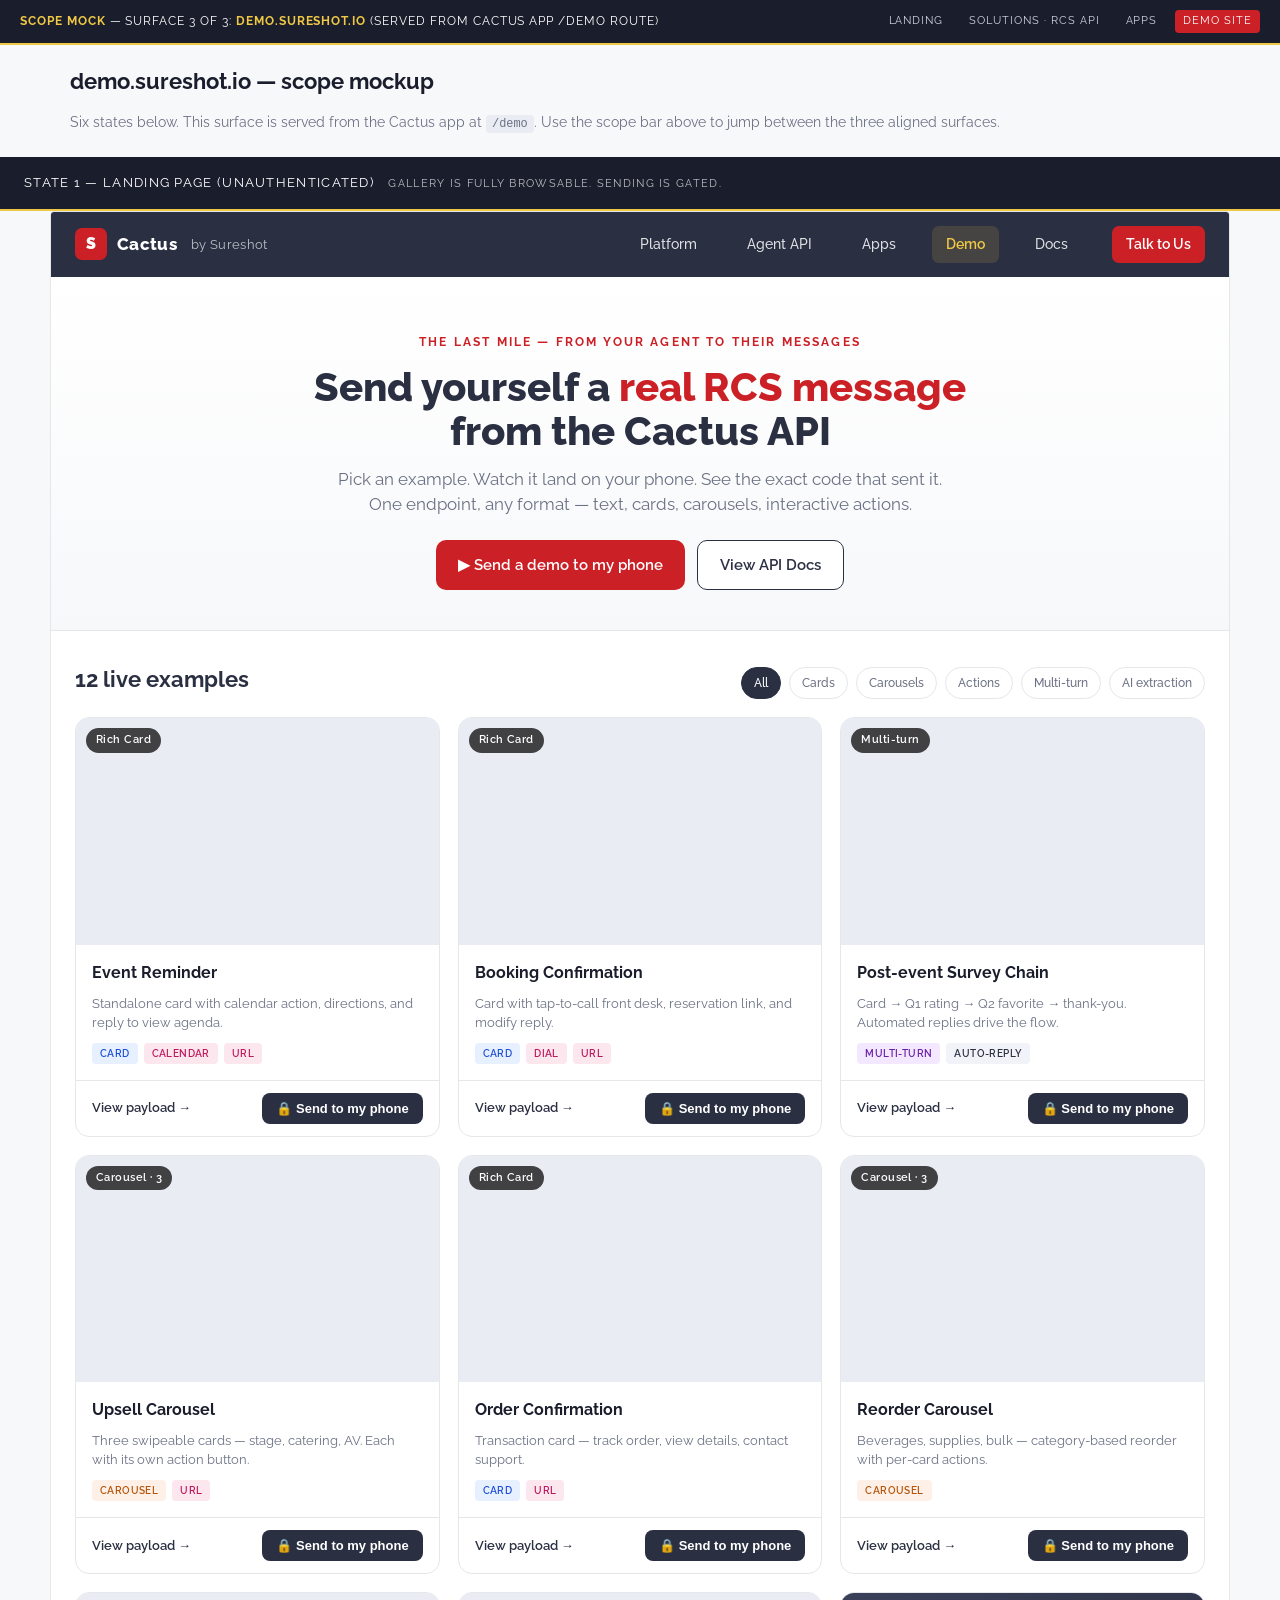
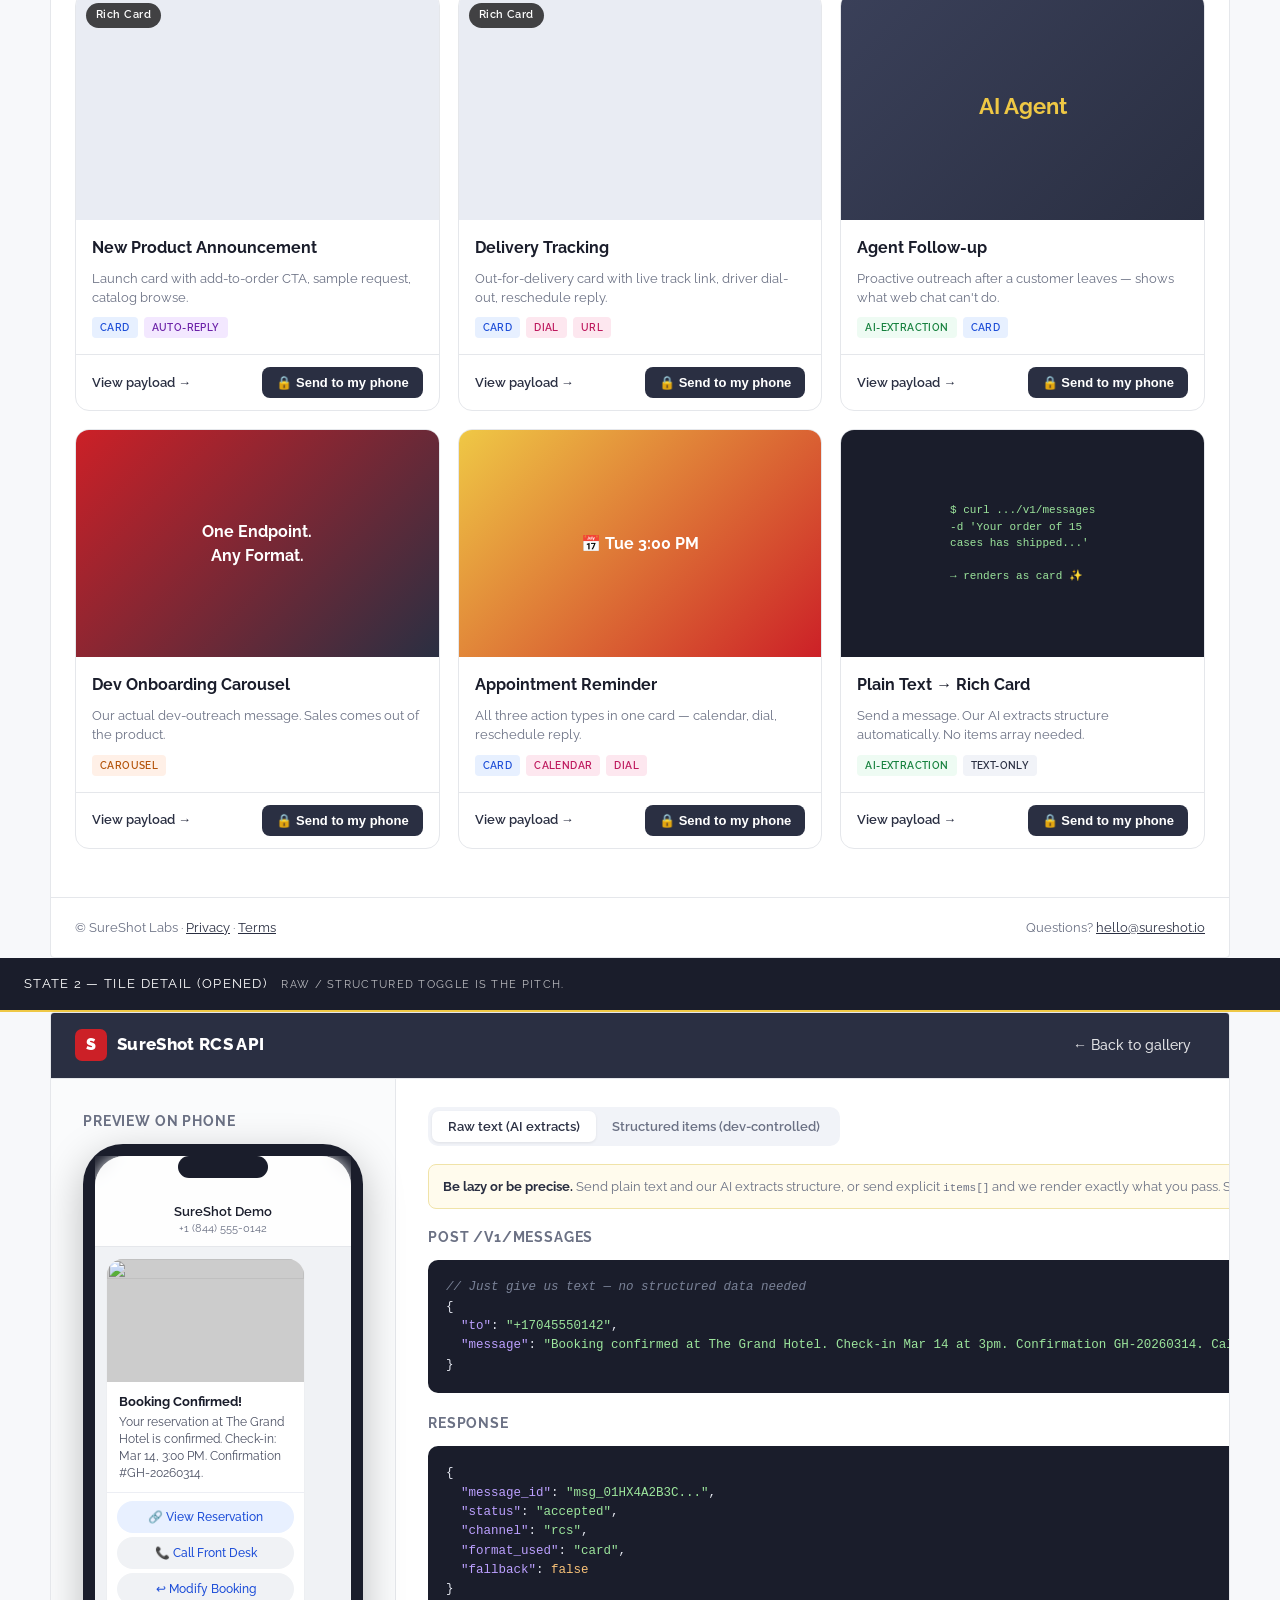
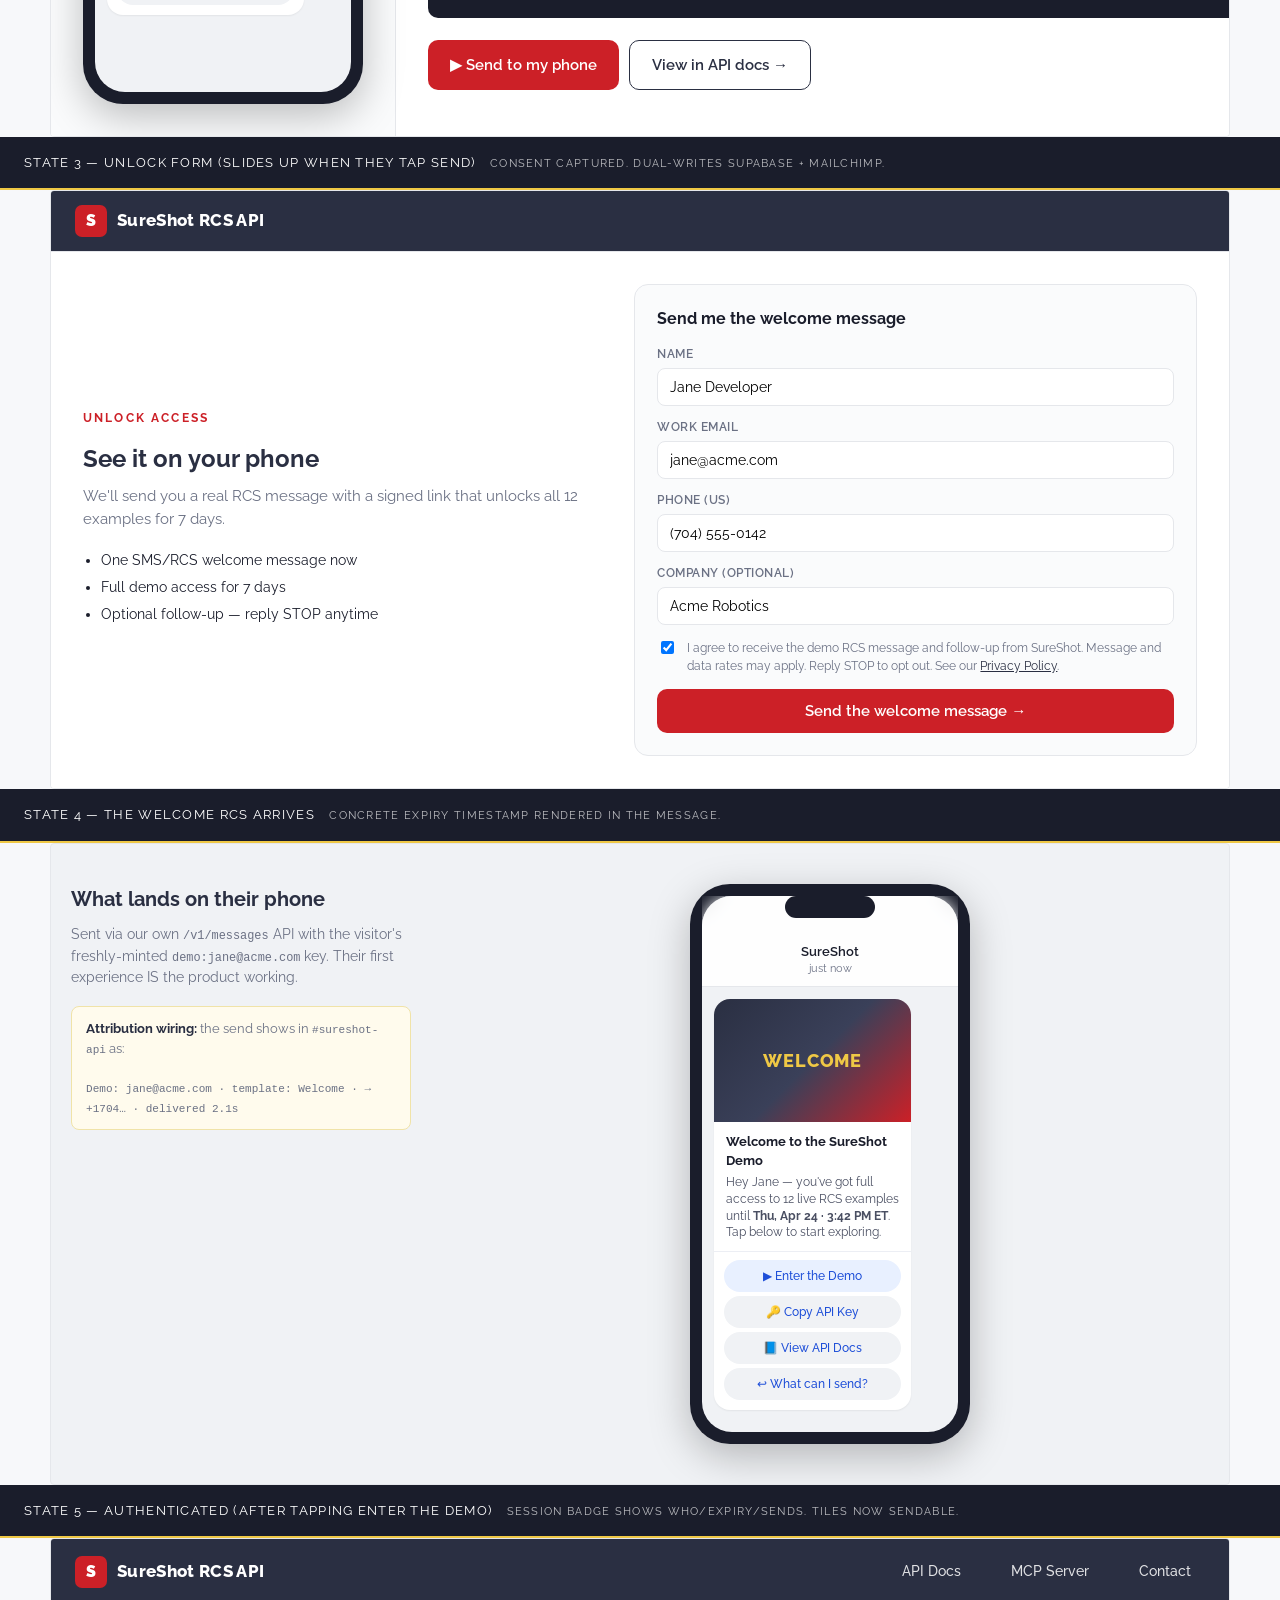
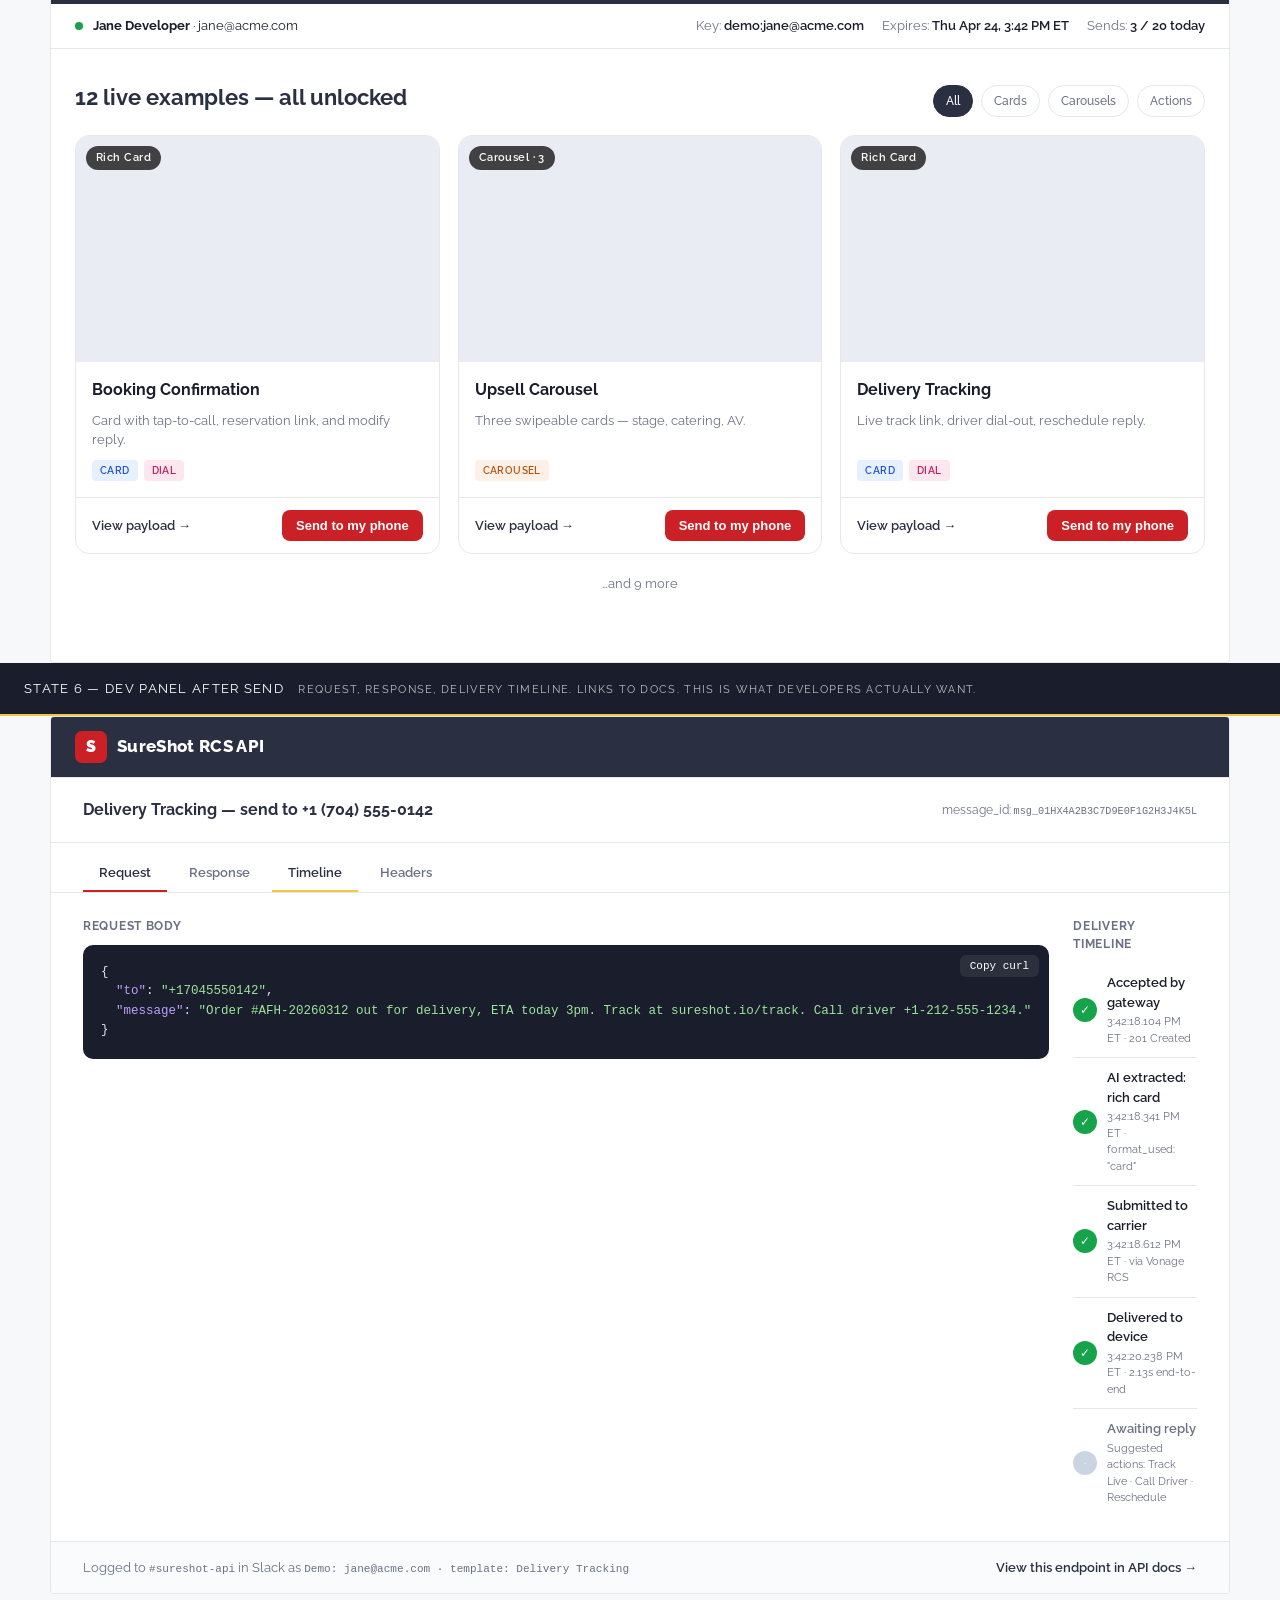
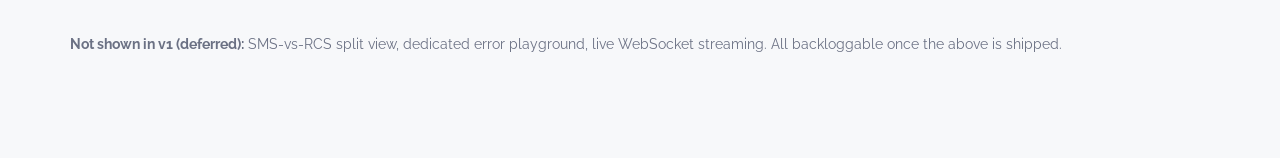
==== commit 28e34df0: "add apps.html surface + two-layer architecture section, unify nav with Apps link" ====
--- a/demo.html
+++ b/demo.html
@@ -188,6 +188,7 @@
   <div style="display:flex;gap:10px;font-size:11px;">
     <a href="./index.html" style="color:#cfd3e1;text-decoration:none;padding:3px 8px;border-radius:4px;">Landing</a>
     <a href="./rcs-api.html" style="color:#cfd3e1;text-decoration:none;padding:3px 8px;border-radius:4px;">Solutions · RCS API</a>
+    <a href="./apps.html" style="color:#cfd3e1;text-decoration:none;padding:3px 8px;border-radius:4px;">Apps</a>
     <a href="./demo.html" style="color:#fff;text-decoration:none;padding:3px 8px;border-radius:4px;background:#cc2027;">Demo Site</a>
   </div>
 </div>
@@ -205,6 +206,7 @@
     <div class="links">
       <a href="./index.html">Platform</a>
       <a href="./rcs-api.html">Agent API</a>
+      <a href="./apps.html">Apps</a>
       <a href="./demo.html" class="active">Demo</a>
       <a href="#">Docs</a>
       <a href="#" class="cta-nav">Talk to Us</a>
